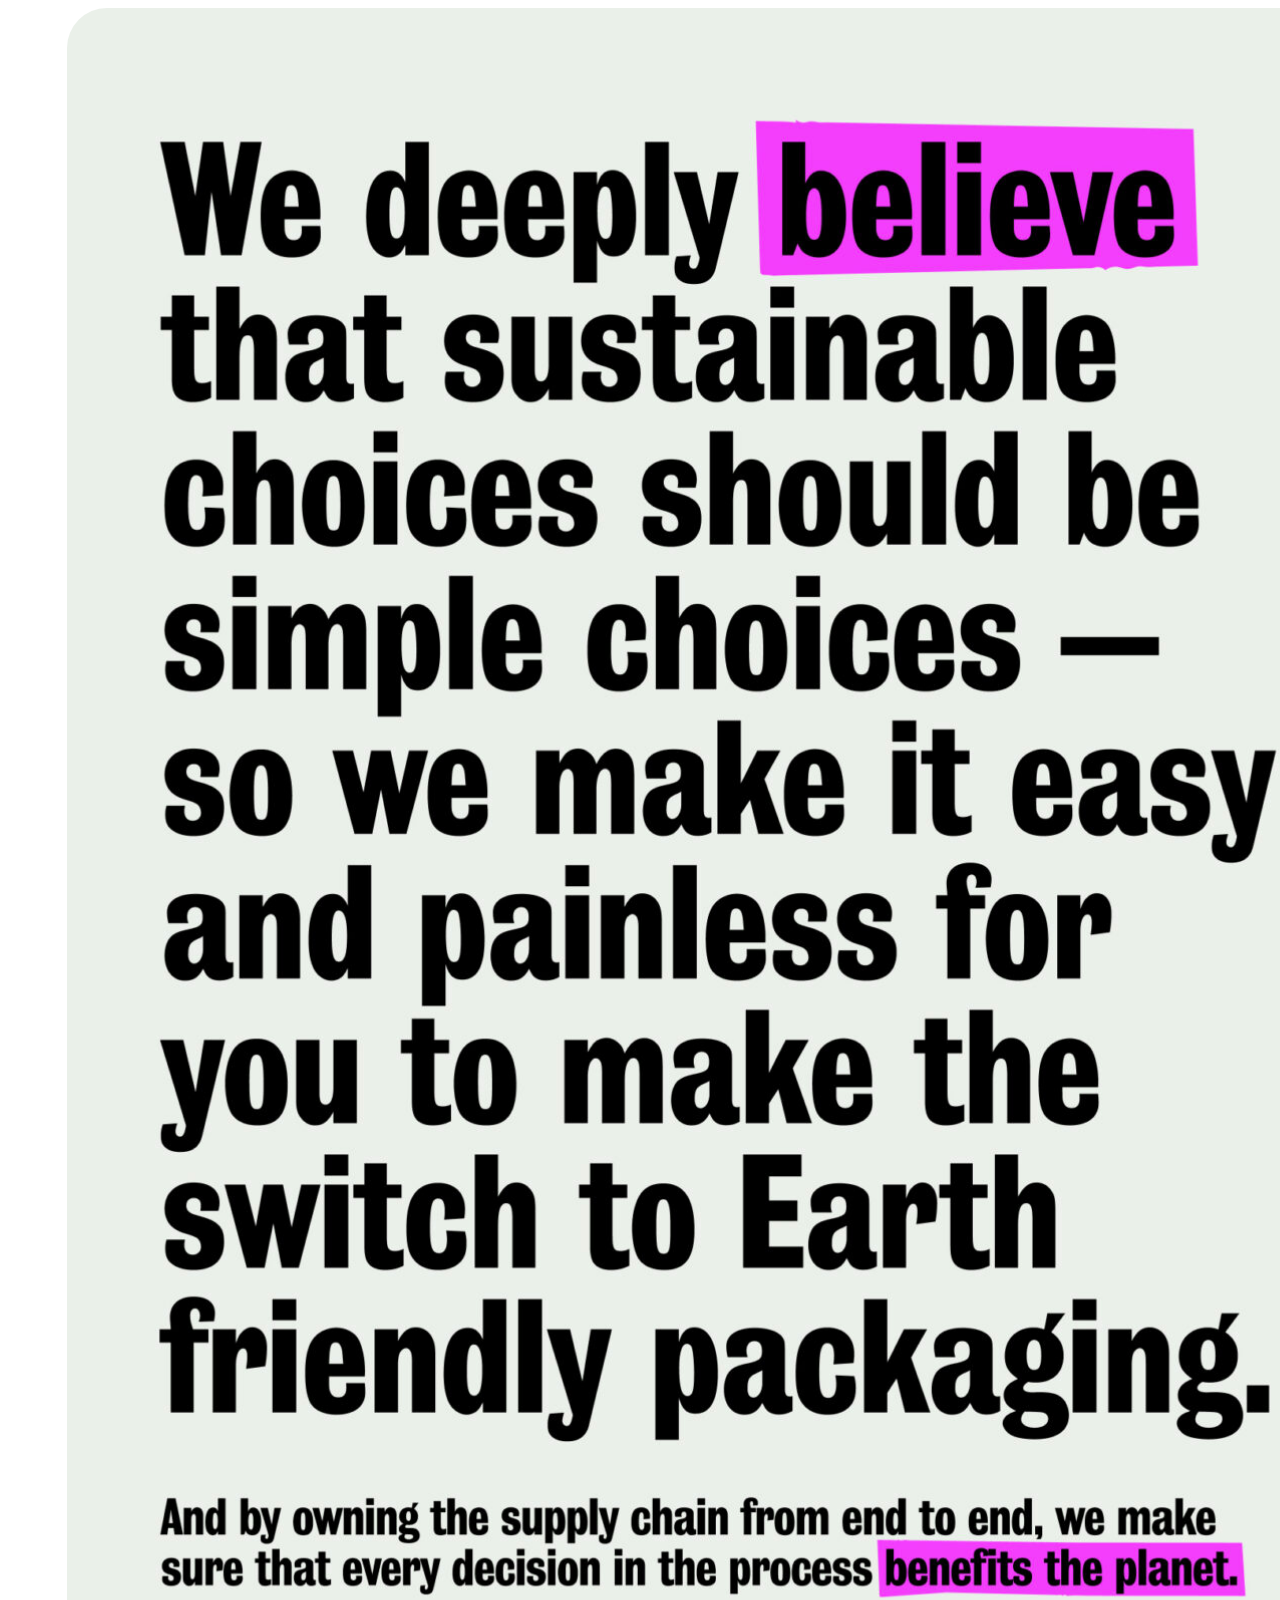
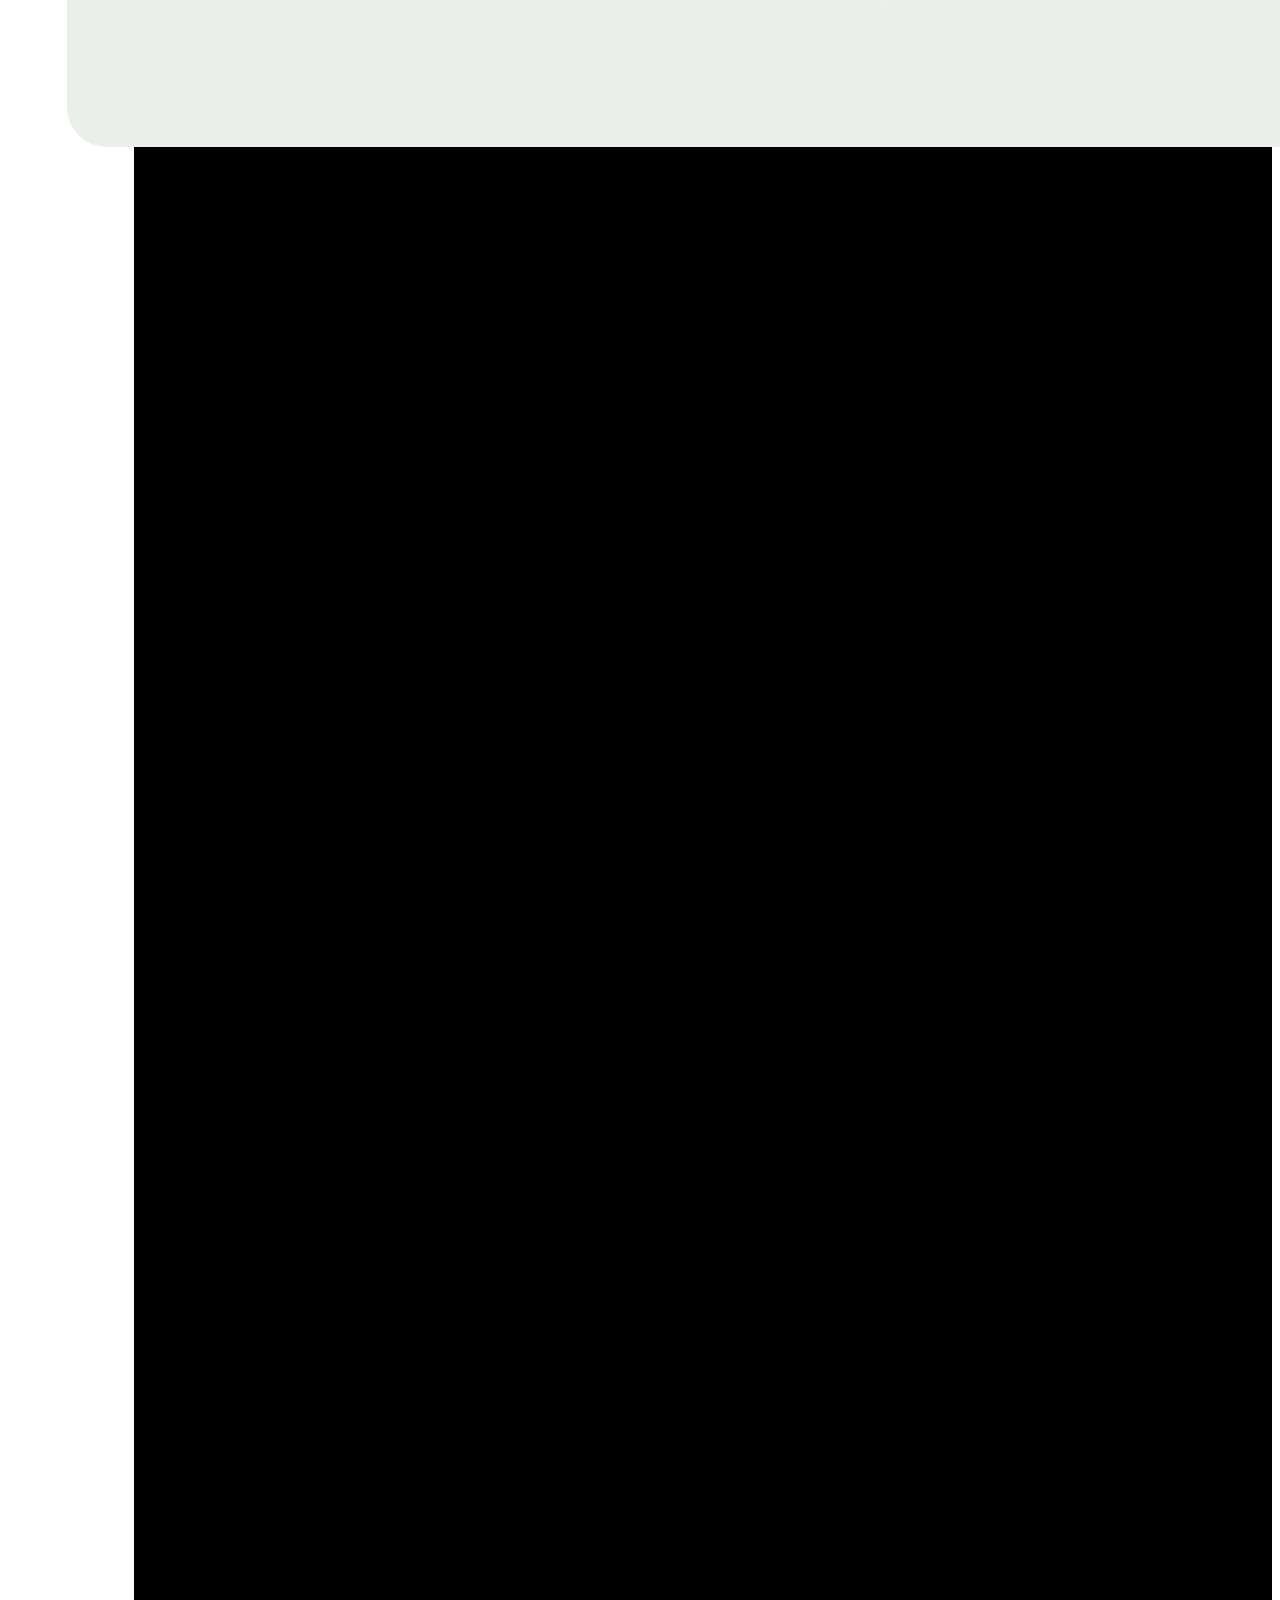
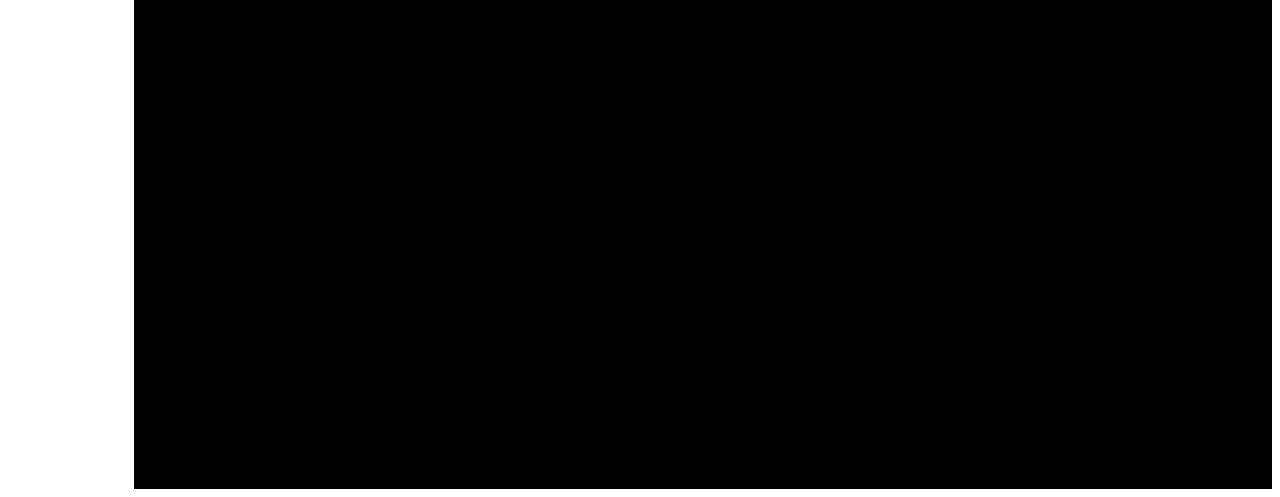
==== Dia10/index.html @ f7002981 "Por terminar :fire:" ====
<!DOCTYPE html>
<html lang="en">

<head>
    <meta charset="UTF-8">
    <meta name="viewport" content="width=device-width, initial-scale=1.0">
    <title>putita</title>
    <link rel="stylesheet" href="./styles.css">
</head>

<body>
    <div class="container">
        <div class="cuadro1"><img src="./imgs/DeEx-CS_Showcase.gif" alt="" class="img1"></div>
        <div class="cuadro2"><img src="./imgs/depli.jpg" alt="" class="img1"></div>
        <div class="cuadro3"><img src="./imgs/081023_DeEx_Plasticfork.gif" alt=""class="img1"></div>
        <div class="cuadro4"><img src="./imgs/081023_DeEx_Little-Changes.gif" alt=""class="img1"></div>

    </div>


</body>

</html>
---- Dia10/styles.css ----
.body {
    background-color: white
}


.container {
    display: grid;
    background-color: rgb(0, 0, 0);
    margin-left: 10%;
    gap: 30px;
    padding: 0px;
    align-items: center;
    justify-content: center;
    background-color: black
    
}



.cuadro1 {
    grid-row: span 1;
    padding: 1px;
    height: 100%;
    border-radius: 40px;


}

.cuadro2 {
    grid-row: span 2;
    padding: 1px;
    height: 100%;
    border-radius: 40px;
}

.cuadro3 {
    grid-row: span1;
    padding: 1px;
    height: 100%;
    border-radius: 40px;

}


.cuadro4 {
    grid-column: span 2;
    grid-row: 4;
    padding: 1px;
    height: 100%;
    border-radius: 40px;
    height: 1880px;



}

.img1 {
    height: 100%;
    border-radius: 40px;

}
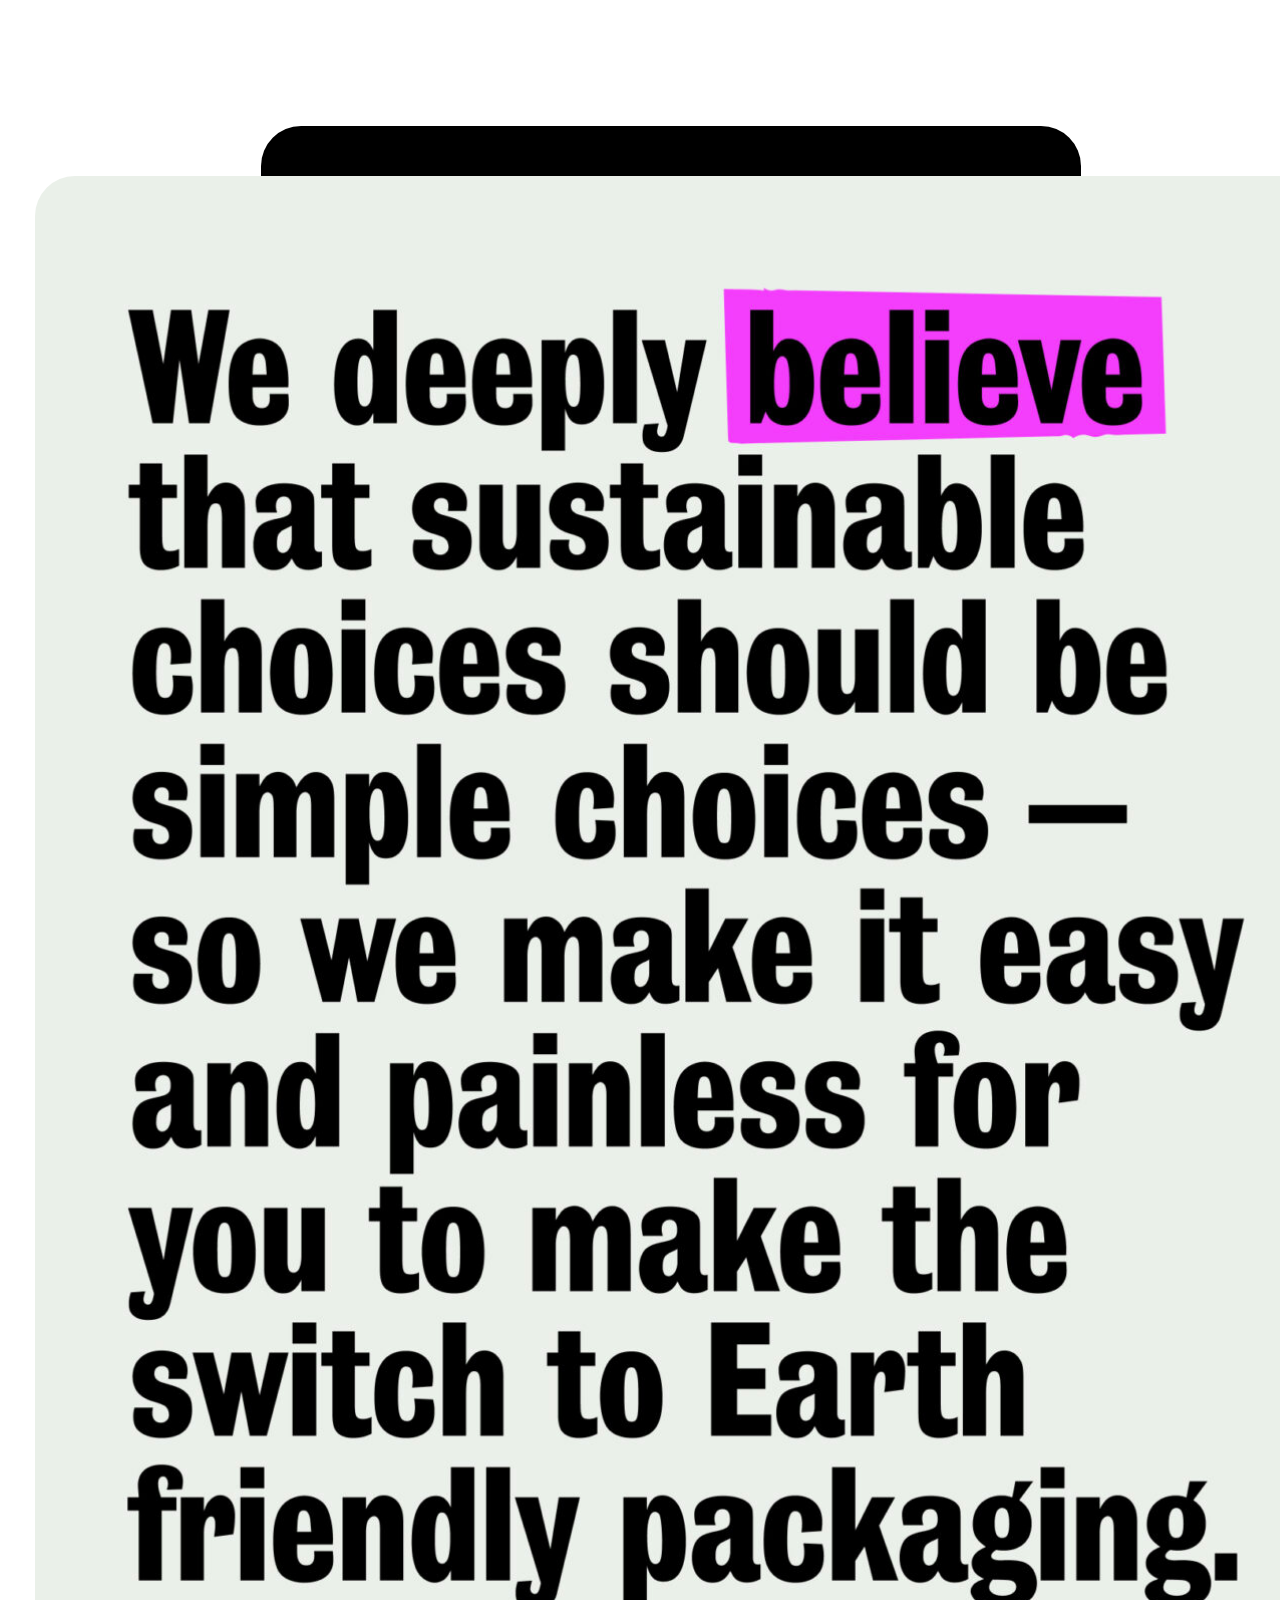
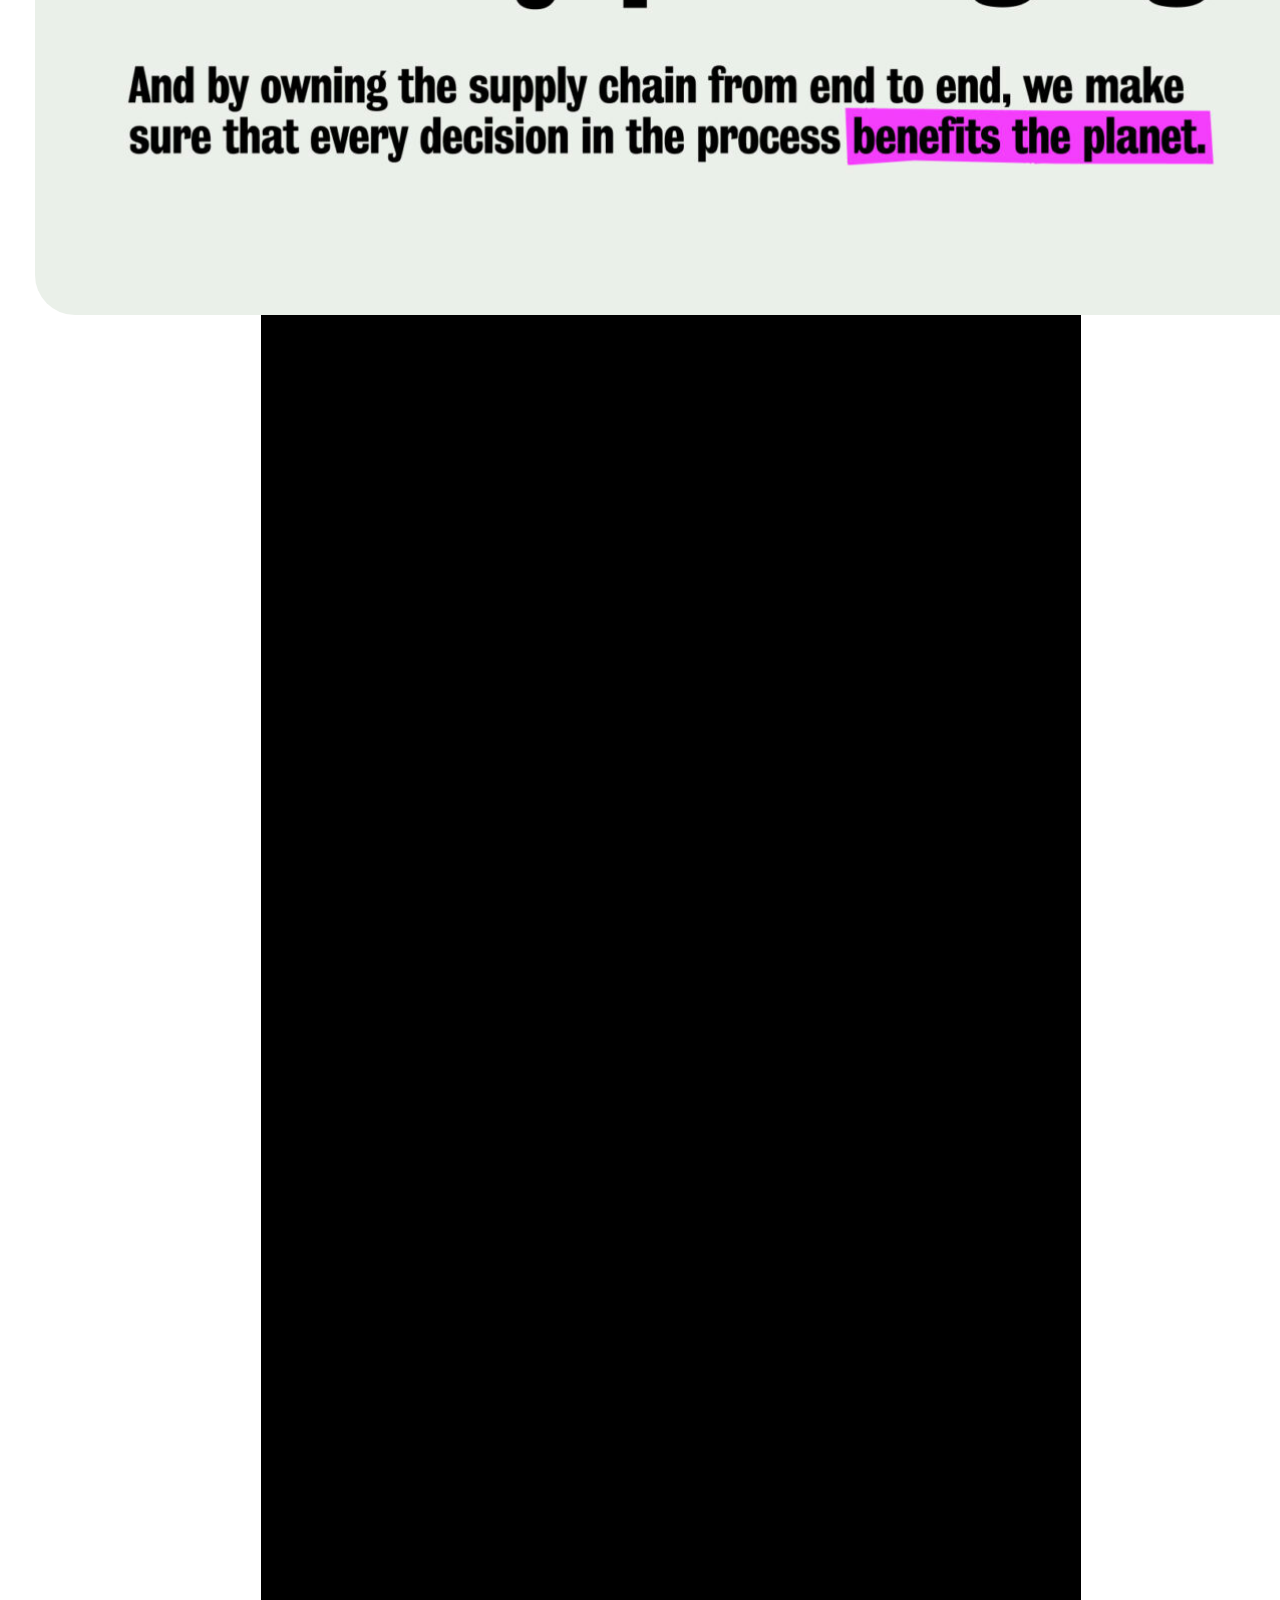
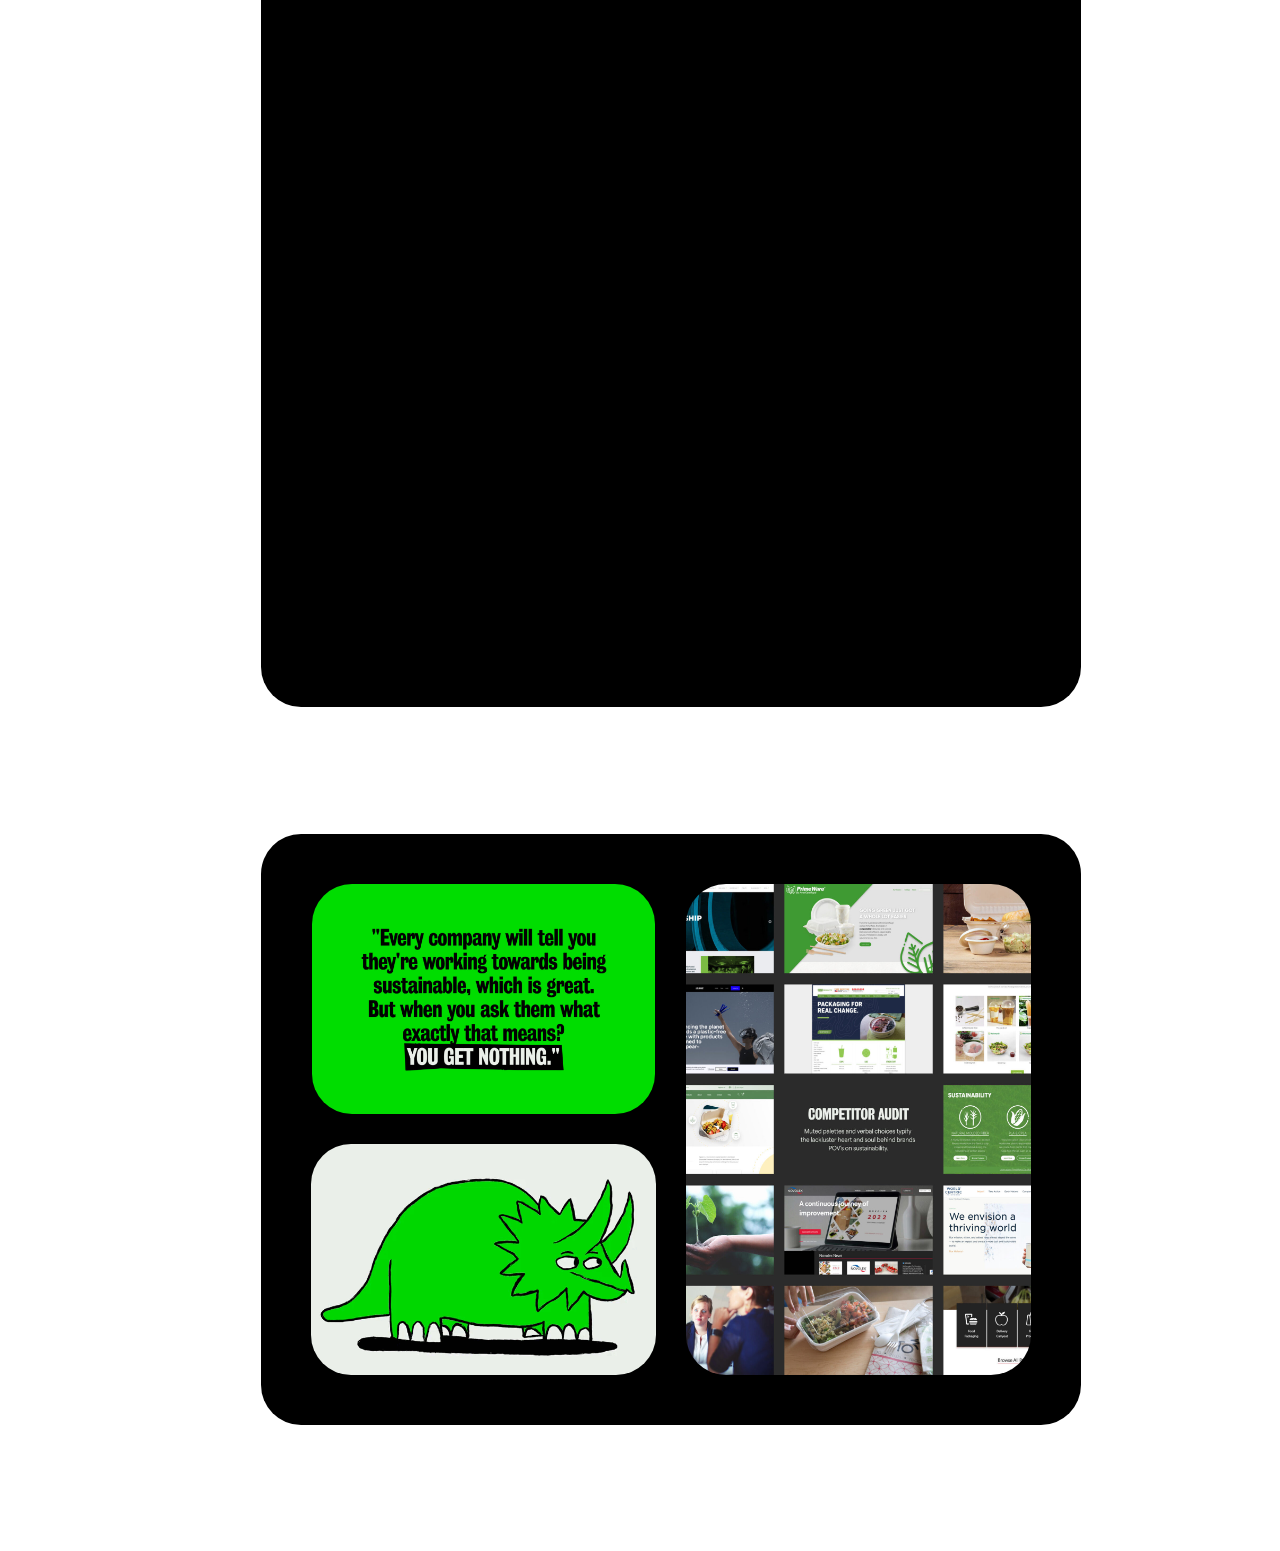
==== commit bed32bc1: "Dinosaurus homework :memo:" ====
--- a/Dia10/index.html
+++ b/Dia10/index.html
@@ -18,6 +18,12 @@
     </div>
 
 
+    <div class="container1">
+        <div class="cuadro11"><img src="./imgs/uno.jpg" alt="" class="img11"></div>
+        <div class="cuadro22"><img src="./imgs/dos.jpeg" alt="" class="img11"></div>
+        <div class="cuadro33"><img src="./imgs/081023_DeEx_Suspicious.gif" alt=""class="img11"></div>
+    </div>
+
 </body>
 
 </html>--- a/Dia10/styles.css
+++ b/Dia10/styles.css
@@ -6,13 +6,31 @@
 .container {
     display: grid;
     background-color: rgb(0, 0, 0);
-    margin-left: 10%;
+    margin: 10% 20%;
     gap: 30px;
-    padding: 0px;
+    padding: 50px;
+    border-radius: 40px;
     align-items: center;
     justify-content: center;
-    background-color: black
-    
+    background-color: black;
+    width: 57%;
+
+
+}
+
+.container1 {
+    display: grid;
+    background-color: rgb(0, 0, 0);
+    margin: 10% 20%;
+    gap: 30px;
+    padding: 50px;
+    border-radius: 40px;
+    align-items: center;
+    justify-content: center;
+    background-color: black;
+    width: 57%;
+    grid-template-columns: repeat(2, 1fr);
+
 }
 
 
@@ -58,4 +76,37 @@
     height: 100%;
     border-radius: 40px;
 
+}
+
+.cuadro11 {
+    grid-row: span 1;
+    padding: 1px;
+    height: 100%;
+    border-radius: 40px;
+
+}
+
+.cuadro22 {
+    grid-row: span 2;
+
+    height: 100%;
+
+    border-radius: 40px;
+}
+
+.cuadro33 {
+    grid-row: span1;
+
+    height: 100%;
+    border-radius: 40px;
+
+}
+
+
+
+.img11 {
+    height: 100%;
+    border-radius: 40px;
+    width: 100%;
+
 }